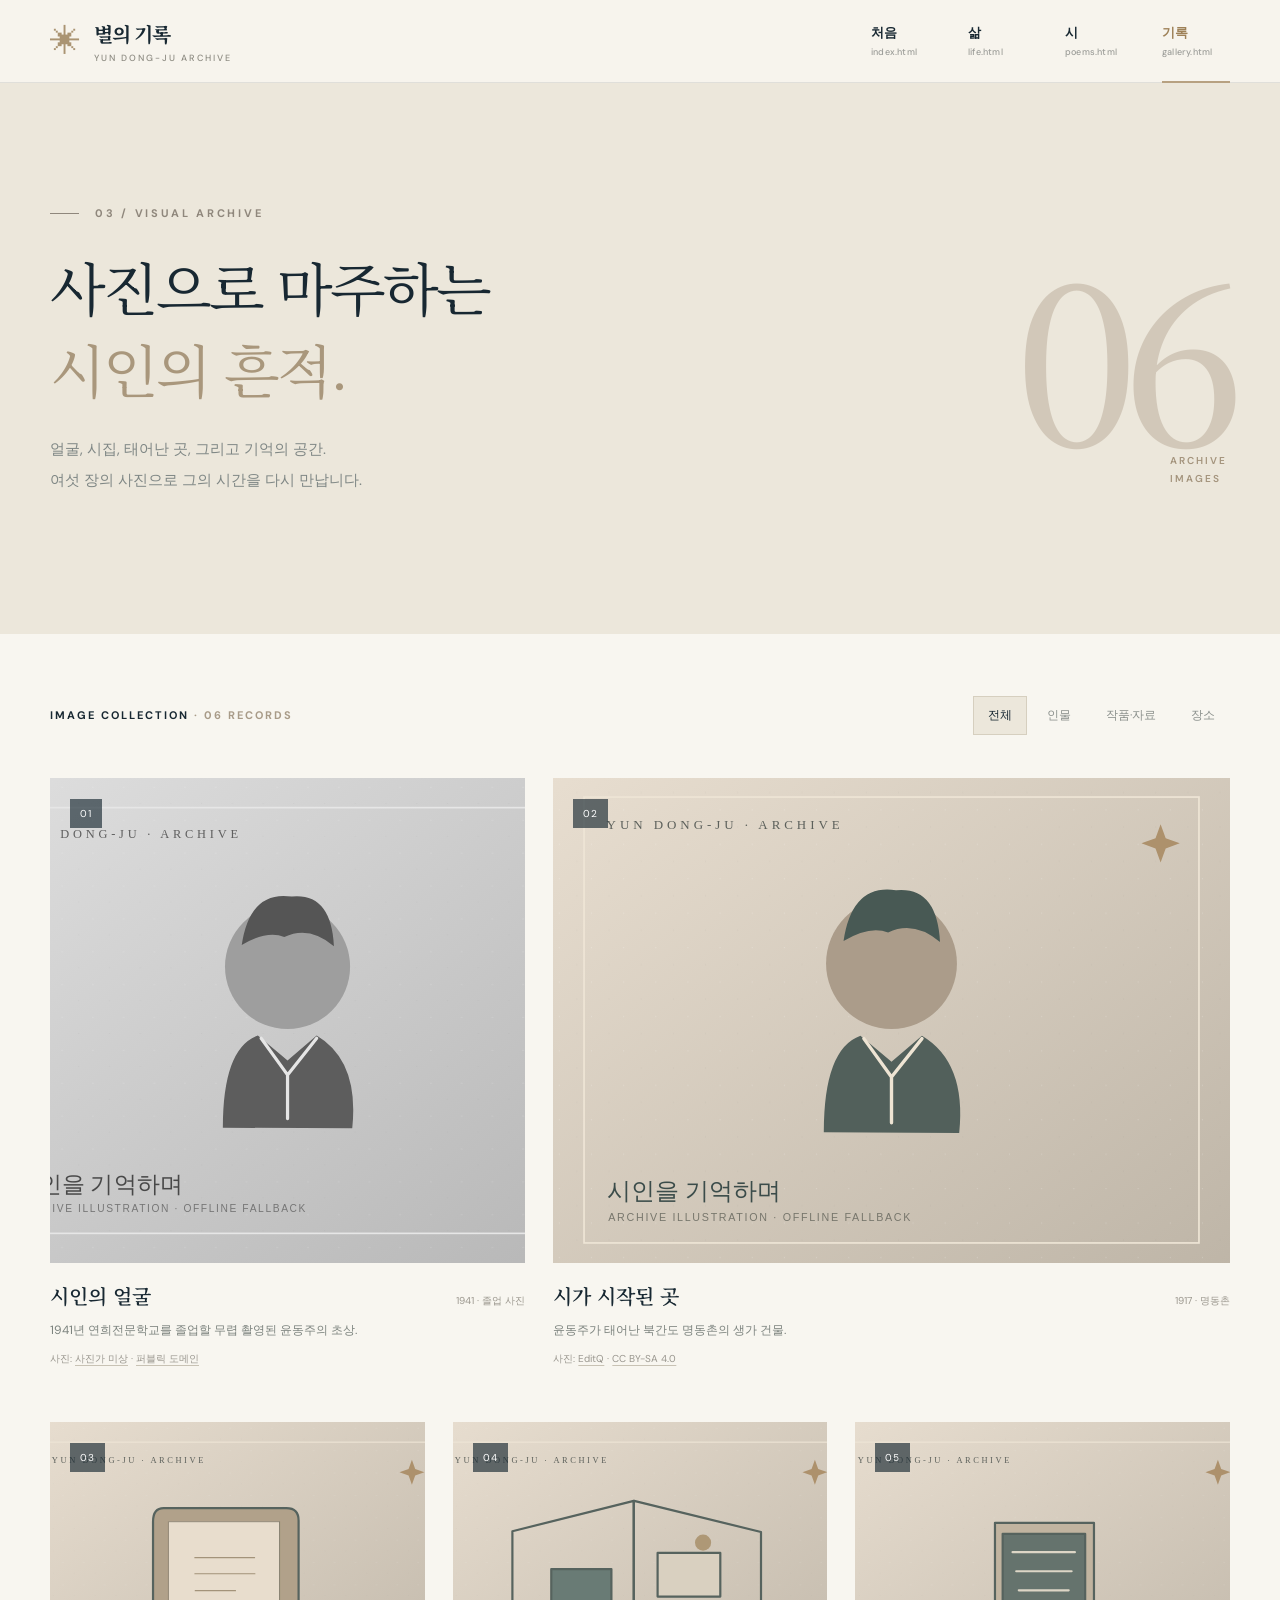
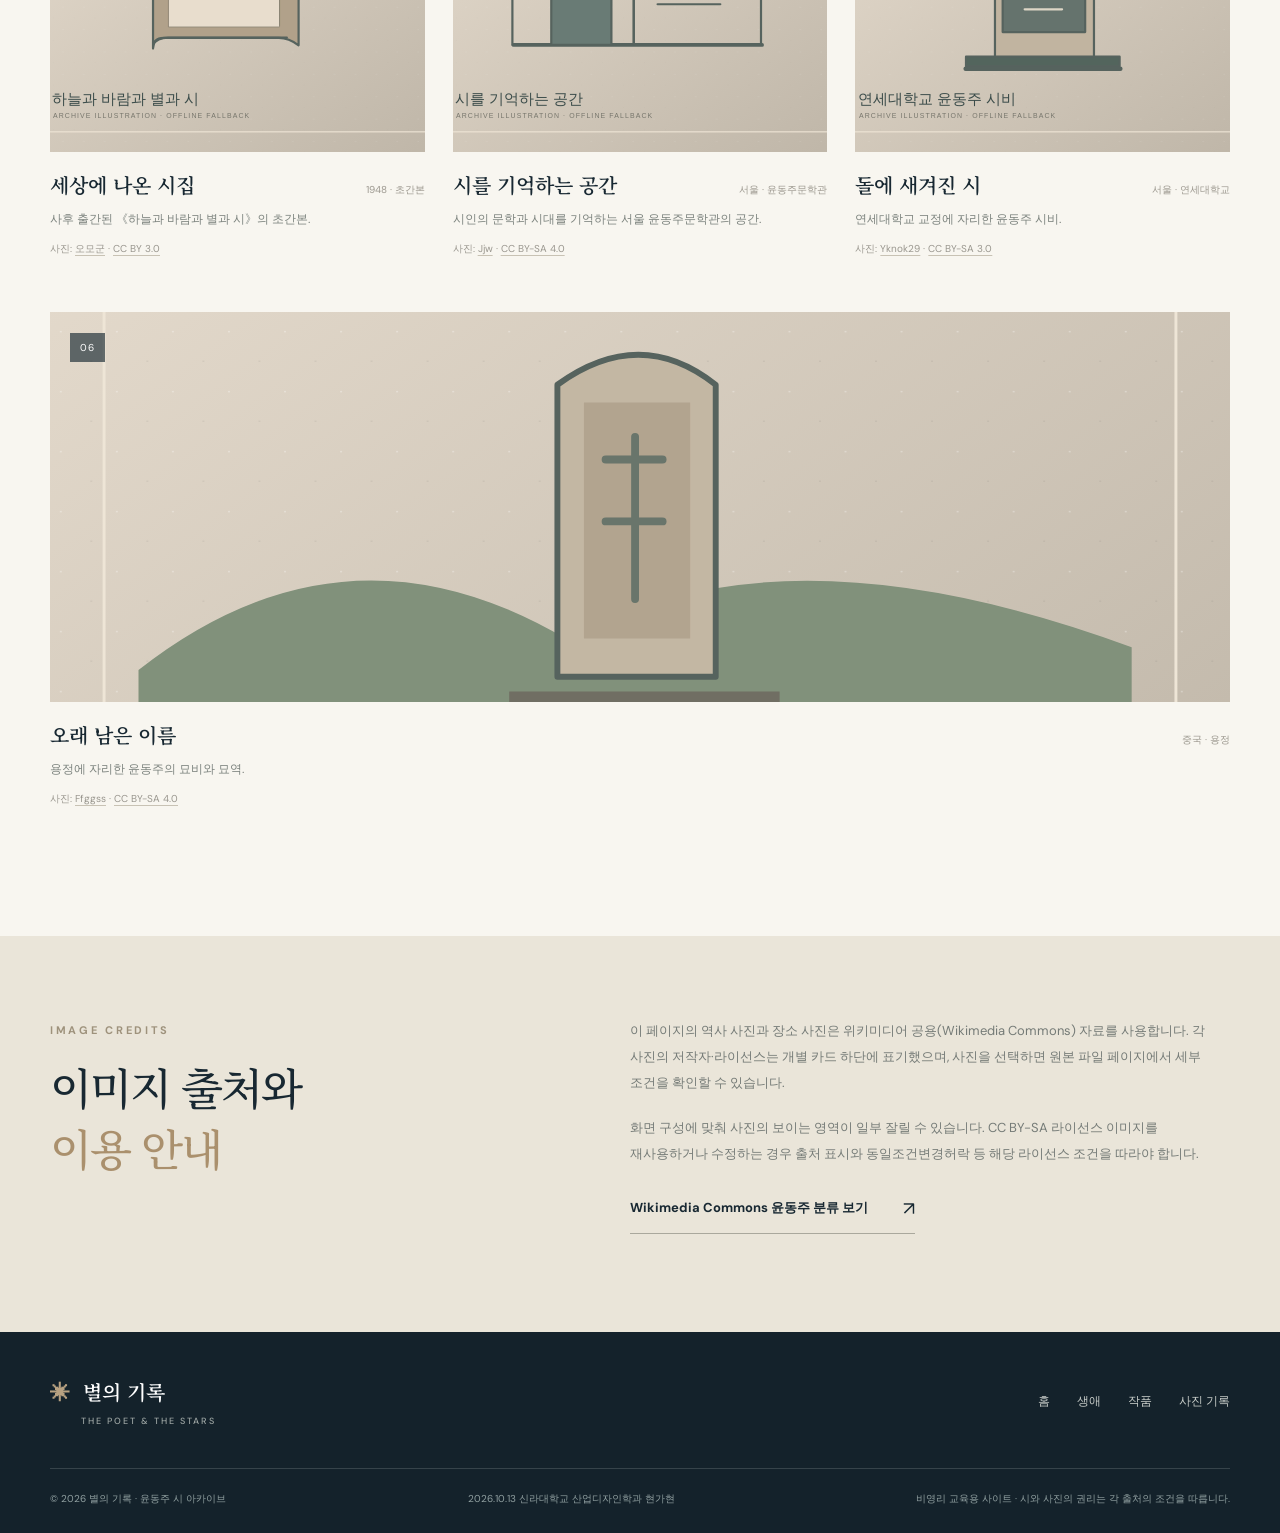
==== gallery.html @ 15b15f1a "Add files via upload" ====
<!DOCTYPE html>
<html lang="ko">
<head>
 <meta charset="UTF-8">
 <meta name="viewport" content="width=device-width,initial-scale=1">
 <meta name="description" content="윤동주의 인물 사진, 생가, 유고 시집, 문학관, 시비, 묘역 사진 여섯 점을 정리했습니다.">
 <meta name="theme-color" content="#17242e">
 <title>사진 기록 | 별의 기록 — 윤동주</title>
 <link rel="icon" type="image/svg+xml" href="assets/favicon.svg">
 <link rel="preconnect" href="https://fonts.googleapis.com"><link rel="preconnect" href="https://fonts.gstatic.com" crossorigin>
 <link href="https://fonts.googleapis.com/css2?family=DM+Sans:wght@400;500;600;700&family=Noto+Serif+KR:wght@300;400;500;600;700&family=Nanum+Myeongjo:wght@400;700;800&display=swap" rel="stylesheet">
 <link rel="stylesheet" href="assets/style.css">
</head>
<body>
<a class="skip-link" href="#main">본문으로 바로가기</a>
<div class="reading-progress" aria-hidden="true" id="reading-progress"></div>
<header class="site-header" id="site-header">
 <div class="header-inner wrap">
   <a class="brand" href="index.html" aria-label="별의 기록 홈으로"><span class="brand-star" aria-hidden="true">✳</span><span class="brand-text">별의 기록<small>YUN DONG-JU ARCHIVE</small></span></a>
   <button class="nav-toggle" type="button" aria-label="메뉴 열기" aria-expanded="false" aria-controls="main-navigation"><span></span><span></span><span></span></button>
   <nav class="main-nav" id="main-navigation" aria-label="상단 메뉴"><a href="index.html" class="nav-link " ><span>처음</span><small>index.html</small></a>
<a href="life.html" class="nav-link " ><span>삶</span><small>life.html</small></a>
<a href="poems.html" class="nav-link " ><span>시</span><small>poems.html</small></a>
<a href="gallery.html" class="nav-link is-active" aria-current="page"><span>기록</span><small>gallery.html</small></a></nav>
 </div>
</header>
<main id="main">
<section class="page-hero warm gallery-page-hero"><div class="wrap page-hero-grid"><div data-reveal><p class="eyebrow"><span class="eyebrow-line"></span> 03 / VISUAL ARCHIVE</p><h1>사진으로 마주하는<br><em>시인의 흔적.</em></h1><p class="page-summary">얼굴, 시집, 태어난 곳, 그리고 기억의 공간.<br>여섯 장의 사진으로 그의 시간을 다시 만납니다.</p></div><span class="gallery-hero-count" aria-hidden="true">06<span>ARCHIVE<br>IMAGES</span></span></div></section>
<section class="section gallery-section"><div class="wrap"><div class="gallery-tools"><p>IMAGE COLLECTION <span>· 06 RECORDS</span></p><div class="gallery-filters" role="group" aria-label="사진 분류"><button class="filter-button is-selected" data-filter="all" aria-pressed="true">전체</button><button class="filter-button" data-filter="people" aria-pressed="false">인물</button><button class="filter-button" data-filter="objects" aria-pressed="false">작품·자료</button><button class="filter-button" data-filter="places" aria-pressed="false">장소</button></div></div><div class="gallery-grid"><figure class="gallery-item gallery-portrait" data-category="people" data-reveal>
<a class="gallery-image" href="https://commons.wikimedia.org/wiki/File:Yun_Dong-ju.jpg" target="_blank" rel="noopener noreferrer" aria-label="시인의 얼굴 사진 원본과 상세 정보 보기 (새 창)"><img data-fallback="assets/fallback-portrait.svg" src="https://upload.wikimedia.org/wikipedia/commons/4/4f/Yun_Dong-ju.jpg" loading="lazy" alt="1941년 연희전문학교를 졸업할 무렵 촬영된 윤동주의 초상."><span class="gallery-view">사진 정보 보기 ↗</span><span class="gallery-image-number">01</span></a>
<figcaption><div class="gallery-title-row"><h2>시인의 얼굴</h2><span>1941 · 졸업 사진</span></div><p>1941년 연희전문학교를 졸업할 무렵 촬영된 윤동주의 초상.</p><div class="gallery-credit">사진: <a href="https://commons.wikimedia.org/wiki/File:Yun_Dong-ju.jpg" target="_blank" rel="noopener noreferrer">사진가 미상</a> · <a href="https://creativecommons.org/publicdomain/mark/1.0/" target="_blank" rel="noopener noreferrer">퍼블릭 도메인</a></div></figcaption>
</figure><figure class="gallery-item gallery-birth" data-category="places" data-reveal>
<a class="gallery-image" href="https://commons.wikimedia.org/wiki/File:Birth_Place_of_Yun_Dong-ju.jpg" target="_blank" rel="noopener noreferrer" aria-label="시가 시작된 곳 사진 원본과 상세 정보 보기 (새 창)"><img data-fallback="assets/fallback-portrait.svg" src="https://upload.wikimedia.org/wikipedia/commons/0/0b/Birth_Place_of_Yun_Dong-ju.jpg" loading="lazy" alt="윤동주가 태어난 북간도 명동촌의 생가 건물."><span class="gallery-view">사진 정보 보기 ↗</span><span class="gallery-image-number">02</span></a>
<figcaption><div class="gallery-title-row"><h2>시가 시작된 곳</h2><span>1917 · 명동촌</span></div><p>윤동주가 태어난 북간도 명동촌의 생가 건물.</p><div class="gallery-credit">사진: <a href="https://commons.wikimedia.org/wiki/File:Birth_Place_of_Yun_Dong-ju.jpg" target="_blank" rel="noopener noreferrer">EditQ</a> · <a href="https://creativecommons.org/licenses/by-sa/4.0/" target="_blank" rel="noopener noreferrer">CC BY-SA 4.0</a></div></figcaption>
</figure><figure class="gallery-item gallery-book" data-category="objects" data-reveal>
<a class="gallery-image" href="https://commons.wikimedia.org/wiki/File:Sky,_Wind,_Star_and_Poem.jpg" target="_blank" rel="noopener noreferrer" aria-label="세상에 나온 시집 사진 원본과 상세 정보 보기 (새 창)"><img data-fallback="assets/fallback-book.svg" src="https://upload.wikimedia.org/wikipedia/commons/3/3f/Sky%2C_Wind%2C_Star_and_Poem.jpg" loading="lazy" alt="사후 출간된 《하늘과 바람과 별과 시》의 초간본."><span class="gallery-view">사진 정보 보기 ↗</span><span class="gallery-image-number">03</span></a>
<figcaption><div class="gallery-title-row"><h2>세상에 나온 시집</h2><span>1948 · 초간본</span></div><p>사후 출간된 《하늘과 바람과 별과 시》의 초간본.</p><div class="gallery-credit">사진: <a href="https://commons.wikimedia.org/wiki/File:Sky,_Wind,_Star_and_Poem.jpg" target="_blank" rel="noopener noreferrer">오모군</a> · <a href="https://creativecommons.org/licenses/by/3.0/" target="_blank" rel="noopener noreferrer">CC BY 3.0</a></div></figcaption>
</figure><figure class="gallery-item gallery-museum" data-category="places" data-reveal>
<a class="gallery-image" href="https://commons.wikimedia.org/wiki/File:%EC%9C%A4%EB%8F%99%EC%A3%BC_%EB%AC%B8%ED%95%99%EA%B4%80_180707_02.jpg" target="_blank" rel="noopener noreferrer" aria-label="시를 기억하는 공간 사진 원본과 상세 정보 보기 (새 창)"><img data-fallback="assets/fallback-museum.svg" src="https://upload.wikimedia.org/wikipedia/commons/3/35/%EC%9C%A4%EB%8F%99%EC%A3%BC_%EB%AC%B8%ED%95%99%EA%B4%80_180707_02.jpg" loading="lazy" alt="시인의 문학과 시대를 기억하는 서울 윤동주문학관의 공간."><span class="gallery-view">사진 정보 보기 ↗</span><span class="gallery-image-number">04</span></a>
<figcaption><div class="gallery-title-row"><h2>시를 기억하는 공간</h2><span>서울 · 윤동주문학관</span></div><p>시인의 문학과 시대를 기억하는 서울 윤동주문학관의 공간.</p><div class="gallery-credit">사진: <a href="https://commons.wikimedia.org/wiki/File:%EC%9C%A4%EB%8F%99%EC%A3%BC_%EB%AC%B8%ED%95%99%EA%B4%80_180707_02.jpg" target="_blank" rel="noopener noreferrer">Jjw</a> · <a href="https://creativecommons.org/licenses/by-sa/4.0/" target="_blank" rel="noopener noreferrer">CC BY-SA 4.0</a></div></figcaption>
</figure><figure class="gallery-item gallery-stone" data-category="places" data-reveal>
<a class="gallery-image" href="https://commons.wikimedia.org/wiki/File:Yun_Dongju_Poem_Yonsei_University.JPG" target="_blank" rel="noopener noreferrer" aria-label="돌에 새겨진 시 사진 원본과 상세 정보 보기 (새 창)"><img data-fallback="assets/fallback-monument.svg" src="https://upload.wikimedia.org/wikipedia/commons/1/1d/Yun_Dongju_Poem_Yonsei_University.JPG" loading="lazy" alt="연세대학교 교정에 자리한 윤동주 시비."><span class="gallery-view">사진 정보 보기 ↗</span><span class="gallery-image-number">05</span></a>
<figcaption><div class="gallery-title-row"><h2>돌에 새겨진 시</h2><span>서울 · 연세대학교</span></div><p>연세대학교 교정에 자리한 윤동주 시비.</p><div class="gallery-credit">사진: <a href="https://commons.wikimedia.org/wiki/File:Yun_Dongju_Poem_Yonsei_University.JPG" target="_blank" rel="noopener noreferrer">Yknok29</a> · <a href="https://creativecommons.org/licenses/by-sa/3.0/" target="_blank" rel="noopener noreferrer">CC BY-SA 3.0</a></div></figcaption>
</figure><figure class="gallery-item gallery-grave" data-category="places" data-reveal>
<a class="gallery-image" href="https://commons.wikimedia.org/wiki/File:The_tomb_of_Yoon_Dong_ju.jpg" target="_blank" rel="noopener noreferrer" aria-label="오래 남은 이름 사진 원본과 상세 정보 보기 (새 창)"><img data-fallback="assets/fallback-grave.svg" src="https://upload.wikimedia.org/wikipedia/commons/1/19/The_tomb_of_Yoon_Dong_ju.jpg" loading="lazy" alt="용정에 자리한 윤동주의 묘비와 묘역."><span class="gallery-view">사진 정보 보기 ↗</span><span class="gallery-image-number">06</span></a>
<figcaption><div class="gallery-title-row"><h2>오래 남은 이름</h2><span>중국 · 용정</span></div><p>용정에 자리한 윤동주의 묘비와 묘역.</p><div class="gallery-credit">사진: <a href="https://commons.wikimedia.org/wiki/File:The_tomb_of_Yoon_Dong_ju.jpg" target="_blank" rel="noopener noreferrer">Ffggss</a> · <a href="https://creativecommons.org/licenses/by-sa/4.0/" target="_blank" rel="noopener noreferrer">CC BY-SA 4.0</a></div></figcaption>
</figure></div></div></section><section class="credits-section" id="credits"><div class="wrap credits-grid"><div><span class="section-index">IMAGE CREDITS</span><h2>이미지 출처와<br><em>이용 안내</em></h2></div><div><p>이 페이지의 역사 사진과 장소 사진은 위키미디어 공용(Wikimedia Commons) 자료를 사용합니다. 각 사진의 저작자·라이선스는 개별 카드 하단에 표기했으며, 사진을 선택하면 원본 파일 페이지에서 세부 조건을 확인할 수 있습니다.</p><p>화면 구성에 맞춰 사진의 보이는 영역이 일부 잘릴 수 있습니다. CC BY-SA 라이선스 이미지를 재사용하거나 수정하는 경우 출처 표시와 동일조건변경허락 등 해당 라이선스 조건을 따라야 합니다.</p><a class="arrow-link" href="https://commons.wikimedia.org/wiki/Category:Yun_Dong-ju" target="_blank" rel="noopener noreferrer">Wikimedia Commons 윤동주 분류 보기 <span>↗</span></a></div></div></section>
</main>
<footer class="site-footer">
  <div class="wrap footer-top"><div class="footer-title"><span class="footer-star">✳</span> 별의 기록 <small>THE POET & THE STARS</small></div><div class="footer-nav"><a href="index.html">홈</a><a href="life.html">생애</a><a href="poems.html">작품</a><a href="gallery.html">사진 기록</a></div></div>
  <div class="wrap footer-bottom"><span>© 2026 별의 기록 · 윤동주 시 아카이브</span><span>2026.10.13 신라대학교 산업디자인학과 현가현</span><span>비영리 교육용 사이트 · 시와 사진의 권리는 각 출처의 조건을 따릅니다.</span></div>
</footer>
<script src="assets/main.js" defer></script>
</body></html>
---- assets/style.css ----
/* 별의 기록 — A four-page editorial website about Yun Dong-ju */
:root{--ink:#182832;--deep:#17242e;--deep2:#233644;--paper:#f7f4ed;--cream:#ece7db;--white:#fffdf9;--muted:#758080;--line:#d9d7cc;--gold:#b7a181;--pale-gold:#d7c8ab;--sans:"DM Sans","Apple SD Gothic Neo","Malgun Gothic",sans-serif;--serif:"Noto Serif KR","Nanum Myeongjo","AppleMyungjo",serif;--content:1180px}
*{box-sizing:border-box}html{scroll-behavior:smooth;scroll-padding-top:112px}body{margin:0;background:var(--paper);color:var(--ink);font-family:var(--sans);-webkit-font-smoothing:antialiased;word-break:keep-all}a{text-decoration:none;color:inherit}button{font:inherit}img{display:block;width:100%}::selection{background:#d3c2a3;color:var(--deep)}.wrap{width:min(var(--content),calc(100% - 80px));margin:0 auto}.skip-link{position:absolute;top:-99px;left:16px;background:var(--paper);padding:12px 16px;z-index:10000}.skip-link:focus{top:12px}:focus-visible{outline:2px solid #9f855b;outline-offset:4px}.reading-progress{height:2px;position:fixed;top:0;left:0;width:0;background:var(--gold);z-index:200}.site-header{position:sticky;top:0;z-index:100;background:rgba(247,244,237,.97);backdrop-filter:blur(18px);border-bottom:1px solid rgba(24,40,50,.1)}.header-inner{height:82px;display:flex;align-items:center;justify-content:space-between;gap:28px}.brand{display:flex;align-items:center;gap:13px;flex-shrink:0}.brand-star{font-size:31px;color:#aa9473;line-height:1}.brand-text{font-family:var(--serif);font-weight:700;font-size:20px;letter-spacing:-1.2px}.brand-text small{display:block;color:#8e8c83;font:500 9px var(--sans);letter-spacing:2px;margin-top:4px}.main-nav{display:flex;align-items:center;gap:29px;height:100%}.nav-link{height:100%;display:flex;position:relative;flex-direction:column;justify-content:center;min-width:68px;align-items:flex-start;gap:4px;font-weight:600;font-size:13px;transition:color .2s}.nav-link small{font-size:9px;color:#9c9d99;font-weight:500;letter-spacing:.2px}.nav-link:after{content:"";position:absolute;bottom:-1px;left:0;right:0;height:2px;background:transparent}.nav-link:hover,.nav-link.is-active{color:#9e8158}.nav-link.is-active:after{background:var(--gold)}.nav-toggle{display:none}.eyebrow,.section-index{font-size:11px;font-weight:700;letter-spacing:2.7px}.eyebrow{display:flex;gap:16px;align-items:center;color:#8f877c}.eyebrow-line{width:29px;height:1px;background:currentColor;display:inline-block}.eyebrow.light{color:#ccbfa9}.eyebrow-num{font-weight:400;color:#a7a89f;margin-left:6px}.section-index{color:#9e927c}.section{padding:128px 0}.section-kicker{display:flex;align-items:start;justify-content:space-between;color:var(--gold)}.tiny-star{font-size:30px;font-weight:300}.section-header{display:flex;justify-content:space-between;align-items:end;gap:20px;margin-bottom:47px}.section-header h2,.memory-section h2,.credits-section h2{font:500 clamp(29px,3.4vw,47px)/1.4 var(--serif);letter-spacing:-2px;margin:17px 0 0}.section-header h2 em,.memory-section h2 em,.credits-section h2 em{font-style:normal;color:#aa906d}.section-header>p{color:#85847d;line-height:1.95;font-size:13px;max-width:330px}.arrow-link{display:inline-flex;gap:35px;align-items:center;border-bottom:1px solid #aaa89d;padding:0 0 12px;font-size:13px;font-weight:700;transition:gap .2s}.arrow-link:hover{gap:48px}.arrow-link span,.text-link span{font-size:19px;font-weight:400}.button{display:inline-flex;align-items:center;justify-content:space-between;gap:30px;padding:16px 21px;min-width:180px;font-weight:700;font-size:13px;transition:transform .2s,background .2s}.button:hover{transform:translateY(-3px)}.button-light{background:#f2eee4;color:var(--deep)}.text-link{display:inline-flex;align-items:center;gap:16px;font-size:13px;font-weight:700}.light-link{color:#e5e0d5}.body-copy{line-height:2.1;color:#727977;font-size:15px}.page-hero{position:relative;overflow:hidden}.page-hero.warm{background:var(--cream);color:var(--ink)}.page-hero.dark{background:var(--deep);color:#f8f4ea}.page-hero .wrap{position:relative;z-index:2;padding:112px 0 122px}.page-hero h1{font:400 clamp(36px,4.5vw,67px)/1.42 var(--serif);letter-spacing:-3px;margin:26px 0 24px}.page-hero h1 em{font-style:normal;color:#a9977c}.page-hero.dark h1 em{color:#d1b998}.page-summary{font-size:15px;line-height:2.1;color:#7f8785}.page-hero.dark .page-summary{color:#bdc1bf}.page-hero-grid{display:flex;justify-content:space-between;align-items:center;gap:40px}.page-hero-emblem{font:300 24px var(--serif);white-space:nowrap;color:#ae9e8a;border:1px solid #cec7b8;border-radius:50%;width:288px;height:288px;display:flex;align-items:center;justify-content:center;gap:14px;transform:rotate(-19deg)}.page-hero-emblem span{font-size:17px}.site-footer{background:#14222b;color:#fff}.footer-top{display:flex;align-items:center;justify-content:space-between;padding:45px 0 41px;border-bottom:1px solid #36434a}.footer-title{font:600 20px var(--serif)}.footer-star{font-size:20px;color:var(--gold);margin-right:7px}.footer-title small{display:block;margin-top:9px;margin-left:31px;font:500 9px var(--sans);color:#9da5a3;letter-spacing:2px}.footer-nav{display:flex;gap:27px;font-size:12px;color:#c8cdc9}.footer-nav a:hover{color:#fff}.footer-bottom{padding:21px 0 26px;display:flex;justify-content:space-between;gap:20px;flex-wrap:wrap;color:#91a0a1;font-size:10px;line-height:1.7}.sources-bar{background:#eeebe2;border-top:1px solid var(--line);padding:25px 0}.sources-bar .wrap{display:flex;align-items:baseline;gap:40px}.sources-bar strong{font-size:12px;white-space:nowrap}.sources-bar p{margin:0;font-size:12px;color:#727672;line-height:1.85}.sources-bar a{text-decoration:underline;text-underline-offset:3px}
/* Home */
.home-hero{background:var(--deep);color:#f9f5e9;position:relative;overflow:hidden;min-height:665px}.hero-stars,.poem-hero-stars{position:absolute;inset:0;pointer-events:none;opacity:.55;background-image:radial-gradient(circle at 6% 18%,#d8caa4 1px,transparent 1.7px),radial-gradient(circle at 19% 65%,#fff9df 1px,transparent 2px),radial-gradient(circle at 71% 13%,#d8caa4 1.5px,transparent 2px),radial-gradient(circle at 83% 76%,#d8caa4 1px,transparent 1.7px),radial-gradient(circle at 45% 33%,#f4e6b8 1px,transparent 1.8px),radial-gradient(circle at 91% 35%,#f4e6b8 1px,transparent 2px),radial-gradient(circle at 34% 91%,#f4e6b8 1px,transparent 2px),linear-gradient(142deg,#1e3040 0%,#16232c 80%)}.hero-grid{display:grid;grid-template-columns:1.15fr .85fr;gap:55px;align-items:center;padding-top:72px;padding-bottom:58px;position:relative;z-index:2}.hero-prelude{margin:45px 0 18px;font-size:15px;letter-spacing:.6px;color:#c1c7c3}.home-hero h1{font:400 clamp(68px,7.3vw,105px)/1.24 var(--serif);letter-spacing:-8px;margin:0}.home-hero h1 em{font-style:normal;color:#d9c7a5}.title-dot{color:var(--gold)}.hero-description{margin:26px 0 32px;font-size:13px;line-height:2.15;color:#aeb9b9}.hero-actions{display:flex;align-items:center;gap:30px;flex-wrap:wrap}.hero-visual{position:relative;max-width:420px;width:100%;margin:0 auto;align-self:center;padding:35px 32px 22px}.hero-photo-frame{position:relative;overflow:hidden;height:463px;background:#ac9e8a;filter:sepia(.23) contrast(.94)}.hero-photo-frame>img{height:100%;object-fit:cover;object-position:center 28%;filter:grayscale(1)}.hero-photo-frame:after{content:"";position:absolute;inset:0;background:linear-gradient(0deg,rgba(15,27,31,.17),transparent 40%)}.photo-side-note{position:absolute;right:15px;bottom:15px;color:#f9f7ec;font-size:10px;letter-spacing:2px;writing-mode:vertical-rl;z-index:2}.photo-caption{display:flex;justify-content:space-between;margin-top:14px;color:#b6c0c0;font-size:10px;letter-spacing:1px}.orbit{position:absolute;border:1px solid #6b7371;border-radius:50%;pointer-events:none}.orbit-one{width:calc(100% + 35px);aspect-ratio:1;left:-16px;top:3px;opacity:.55}.orbit-two{width:calc(100% + 74px);aspect-ratio:1;left:-35px;top:-18px;opacity:.16}.star-mark{position:absolute;color:#d7c39f;font-size:23px}.mark-a{top:3%;right:-13%}.mark-b{bottom:20%;left:-12%;font-size:16px}.hero-bottom{position:relative;z-index:2;padding:10px 0 22px;display:flex;align-items:center;gap:30px;color:#798a8d;font-size:10px;letter-spacing:2px}.hero-bottom-line{height:1px;background:#4a5c63;flex:1}.intro-section{background:#f8f6f0}.intro-grid{display:grid;grid-template-columns:1fr 2fr;gap:60px}.serif-lead{font:400 clamp(27px,3.3vw,44px)/1.9 var(--serif);letter-spacing:-1.4px;margin:0 0 28px}.intro-grid .body-copy{max-width:660px;margin:0 0 30px}.discover-section{background:#efebe1}.discover-grid{display:grid;grid-template-columns:repeat(3,minmax(0,1fr));gap:24px}.discover-card .card-image{height:277px;overflow:hidden;background:#d0c7b8;position:relative}.discover-card img{height:100%;object-fit:cover;transition:transform .65s}.discover-card:hover img{transform:scale(1.065)}.discover-card:first-child img{object-position:center 35%}.discover-card:last-child img{object-position:center center}.discover-meta{display:flex;justify-content:space-between;font-size:10px;letter-spacing:2px;margin:20px 0 11px;color:#988d7c}.discover-meta>span:last-child{font-size:18px}.discover-card h3{font:600 21px var(--serif);margin:0 0 8px}.discover-card>p{font-size:12px;line-height:1.8;color:#82837e;margin:0}.card-image-poetry{background:#223746!important;padding:29px;color:#efe3ca;display:flex;flex-direction:column;justify-content:center}.poem-image-small{position:absolute;top:24px;left:28px;font:500 10px var(--serif);letter-spacing:1px;color:#9faeaf}.card-image-poetry strong{font:400 29px/1.8 var(--serif);z-index:1}.poem-image-star{position:absolute;font-size:145px;line-height:1;right:-17px;bottom:-27px;color:#405968;font-weight:300}.quote-band{background:#243642;color:#f6efe1;padding:58px 0}.quote-band .wrap{display:flex;gap:27px;align-items:center}.quote-spark{font-size:28px;color:#c5af87}.quote-band p{font:400 25px var(--serif);flex:1;margin:0}.quote-band a{font-size:12px;color:#d6cec0;border-bottom:1px solid #7e8c8c;padding:8px 0;white-space:nowrap}.quote-band a span{margin-left:12px}
/* Life */
.biography-section{background:var(--paper)}.bio-grid{display:grid;grid-template-columns:.8fr 1.2fr;gap:100px;align-items:center}.bio-photo{background:#a4a19b;position:relative}.bio-photo>img{aspect-ratio:.75;object-fit:cover;object-position:center 22%;filter:grayscale(1) contrast(1.06)}.bio-photo>span{position:absolute;bottom:18px;left:20px;font-size:10px;color:#f5f3ea;letter-spacing:2px}.bio-content h2{font:600 51px var(--serif);margin:18px 0 4px}.bio-content h2 small{font-size:23px;color:#9e927e;font-weight:400}.bio-years{font-size:12px!important;letter-spacing:1.8px;color:#9a8e7d!important;margin-bottom:28px!important}.bio-content>p:not(.bio-years){font-size:14px;line-height:2.25;color:#66716f;margin:0 0 19px}.bio-facts{display:grid;grid-template-columns:repeat(3,1fr);gap:17px;margin-top:35px;border-top:1px solid var(--line);padding-top:24px}.bio-facts small{display:block;font-size:10px;letter-spacing:1px;color:#a59a8b;margin-bottom:9px}.bio-facts strong{font-size:12px;line-height:1.65}.bio-facts strong span{font-weight:400;color:#868681}.timeline-section{background:#ede9df}.section-header.narrow{margin-bottom:55px}.timeline{max-width:960px;margin:0 auto}.timeline-item{display:grid;grid-template-columns:180px 1fr;gap:45px;position:relative;padding-bottom:36px}.timeline-item:before{content:"";width:1px;background:#c9c2b5;position:absolute;top:18px;bottom:-7px;left:193px}.timeline-item:last-child:before{display:none}.timeline-year{font:500 46px var(--serif);color:#b9a98d;letter-spacing:-1px}.timeline-entry{position:relative;background:#f8f6f0;padding:29px 36px;border:1px solid #e4dfd4}.timeline-entry:before{content:"";width:9px;height:9px;border:1px solid #b19b7a;background:var(--paper);border-radius:50%;position:absolute;left:-37px;top:23px}.timeline-entry>span{font-size:11px;font-weight:700;letter-spacing:.4px;color:#b29b78}.timeline-entry h3{font:600 20px var(--serif);margin:12px 0}.timeline-entry p{font-size:13px;color:#777f7b;line-height:2;margin:0}.memory-section{background:#f8f6f0}.memory-grid{display:grid;grid-template-columns:1fr 1fr;gap:90px;align-items:center}.memory-section .body-copy{max-width:480px;margin:25px 0}.memory-image{height:445px;overflow:hidden}.memory-image img{height:100%;object-fit:cover;object-position:center 56%}
/* Poems */
.poem-page-hero .wrap{padding:106px 0 111px}.poem-hero-stars{background-image:radial-gradient(circle at 75% 32%,#e2cb9f 1px,transparent 2px),radial-gradient(circle at 87% 56%,#fff 2px,transparent 3px),radial-gradient(circle at 60% 67%,#d4c6a2 1px,transparent 1.6px),radial-gradient(circle at 42% 28%,#d4c6a2 1px,transparent 1.6px);background-size:auto;opacity:.5}.poem-anchor-bar{background:#ede9df;border-bottom:1px solid #d8d2c8;position:sticky;top:82px;z-index:70}.poem-anchor-bar .wrap{display:flex;gap:12px;align-items:center;justify-content:space-between;min-height:72px}.poem-anchor-bar .wrap>span{font-size:10px;letter-spacing:1.4px;color:#a2917c;margin-right:auto}.poem-anchor-bar a{font-size:12px;padding:10px 13px;white-space:nowrap;transition:background .2s}.poem-anchor-bar a:hover{background:#dcd4c4}.poem-anchor-bar a small{font-size:9px;color:#ac9680;margin-right:7px}.poem-panel{scroll-margin-top:154px;background:#f8f6f0;padding:105px 0 112px}.poem-panel-alt{background:#efebe1}.poem-panel-grid{display:grid;grid-template-columns:.73fr 1.27fr;align-items:start;gap:74px}.poem-side{position:sticky;top:190px}.poem-no{font-size:90px;font-family:var(--serif);color:#c4b79e;display:block;font-weight:300;line-height:1.1;letter-spacing:-7px;margin-bottom:26px}.poem-no span{font:400 15px var(--sans);letter-spacing:0;color:#acaaa3;margin-left:14px}.poem-side h2{font:600 43px var(--serif);margin:14px 0 6px}.poem-date{color:#a69a88;font-size:12px;letter-spacing:1.3px}.poem-tags{margin-top:24px;display:flex;flex-wrap:wrap}.poem-tags span{font-size:11px;border:1px solid #d4cbbc;border-radius:20px;padding:7px 13px;color:#9e8c74}.poem-commentary{font-size:13px;line-height:2.2;color:#78807b;margin:25px 0 32px;max-width:285px}.source-link{font-size:11px;color:#96846c;border-bottom:1px solid #c3b9a9;padding-bottom:7px}.poem-paper{position:relative;background:var(--white);padding:57px clamp(30px,6vw,85px) 61px;box-shadow:0 18px 60px rgba(43,38,25,.045);border:1px solid #ebe6da;min-height:610px}.paper-head{display:block;font:500 10px var(--sans);color:#c6b9a7;letter-spacing:3px}.poem-paper h3{font:600 26px var(--serif);text-align:center;margin:36px 0 40px}.poem-text{font:400 16px/2.1 var(--serif);color:#283239;white-space:pre-line;overflow-wrap:anywhere;word-break:keep-all;letter-spacing:-.36px}.paper-rule{height:1px;width:47px;margin:42px auto 12px;background:#bbaa90}.paper-date{display:block;text-align:center;font-size:11px;color:#a9a39a}.paper-bottom-star{position:absolute;bottom:33px;right:35px;color:#d4c5a9;font-size:24px}.poem-end{padding:73px 0;background:#253846;color:#f4ecdd;text-align:center}.poem-end .wrap>span{font-size:35px;color:var(--gold)}.poem-end p{font:400 23px var(--serif);margin:15px 0 25px}.poem-end .arrow-link{border-color:#869597;font-size:11px}
/* Gallery */
.gallery-hero-count{font:500 clamp(110px,17vw,220px)/.9 var(--serif);color:#d2c8b9;position:relative;letter-spacing:-16px}.gallery-hero-count span{display:block;font:600 10px/1.8 var(--sans);letter-spacing:2px;color:#a4947d;position:absolute;right:3px;bottom:-37px}.gallery-section{background:#f8f6f0;padding-top:62px}.gallery-tools{display:flex;justify-content:space-between;align-items:center;gap:20px;margin-bottom:43px}.gallery-tools p{font-size:11px;font-weight:700;letter-spacing:2px}.gallery-tools p span{color:#a89b88}.gallery-filters{display:flex;gap:5px;flex-wrap:wrap}.filter-button{border:1px solid transparent;background:transparent;padding:10px 14px;cursor:pointer;font-size:12px;color:#8b908c;transition:background .2s,border-color .2s}.filter-button:hover{border-color:#d4c6b5}.filter-button.is-selected{color:var(--ink);background:#ece7db;border-color:#d6cfbf}.gallery-grid{display:grid;grid-template-columns:repeat(12,1fr);gap:54px 28px}.gallery-item{margin:0;grid-column:span 4}.gallery-portrait{grid-column:span 5}.gallery-birth{grid-column:span 7}.gallery-book{grid-column:span 4}.gallery-museum{grid-column:span 4}.gallery-stone{grid-column:span 4}.gallery-grave{grid-column:span 12}.gallery-image{display:block;position:relative;overflow:hidden;background:#d6d0c6;height:330px}.gallery-portrait .gallery-image,.gallery-birth .gallery-image{height:485px}.gallery-grave .gallery-image{height:390px}.gallery-image img{height:100%;object-fit:cover;transition:transform .7s,filter .5s}.gallery-image:hover img{transform:scale(1.04);filter:brightness(.82)}.gallery-portrait img{object-position:center 29%;filter:grayscale(1)}.gallery-book img{object-position:center}.gallery-museum img{object-position:center 57%}.gallery-stone img{object-position:center center}.gallery-grave img{object-position:center 48%}.gallery-image-number{position:absolute;top:21px;left:20px;background:#182832a6;color:white;padding:8px 10px;font-size:10px;letter-spacing:1px}.gallery-view{position:absolute;right:16px;bottom:16px;background:#faf6eb;color:#35444c;padding:11px 14px;font-size:11px;font-weight:700;transform:translateY(62px);transition:transform .25s}.gallery-image:hover .gallery-view,.gallery-image:focus-visible .gallery-view{transform:translateY(0)}.gallery-title-row{display:flex;justify-content:space-between;align-items:baseline;gap:20px;margin-top:18px}.gallery-title-row h2{font:600 20px var(--serif);margin:0}.gallery-title-row span{font-size:10px;color:#9b978e;white-space:nowrap}.gallery-item figcaption>p{font-size:12px;line-height:1.9;color:#7c837e;margin:9px 0}.gallery-credit{font-size:10px;color:#99968e;line-height:1.8}.gallery-credit a{text-decoration:underline;text-decoration-color:#c8c2b4;text-underline-offset:3px}.gallery-item[hidden]{display:none!important}.credits-section{background:#eae5d9;padding:82px 0 98px}.credits-grid{display:grid;grid-template-columns:1fr 1.2fr;gap:80px}.credits-grid p{margin:0 0 19px;color:#757b77;font-size:13px;line-height:2}.credits-grid .arrow-link{margin-top:10px}
[data-reveal]{opacity:0;transform:translateY(24px);transition:opacity .7s ease,transform .7s ease}[data-reveal].is-visible{opacity:1;transform:translateY(0)}
@media(max-width:1050px){.wrap{width:min(var(--content),calc(100% - 56px))}.hero-grid{gap:20px}.home-hero h1{font-size:73px;letter-spacing:-6px}.bio-grid{gap:54px}.poem-panel-grid{gap:30px}.gallery-title-row{flex-direction:column;gap:4px}}
@media(max-width:760px){.wrap{width:calc(100% - 40px)}.header-inner{height:70px}.site-header{z-index:101}.brand-text{font-size:17px}.brand-text small{font-size:8px}.nav-toggle{display:flex;flex-direction:column;justify-content:center;align-items:center;gap:5px;width:40px;height:40px;border:1px solid #d8d3c9;background:transparent;cursor:pointer}.nav-toggle span{height:1px;width:20px;background:var(--deep)}.main-nav{display:none;position:absolute;top:70px;left:0;right:0;height:auto;background:#f7f4ed;box-shadow:0 20px 30px #152d301a;border-bottom:1px solid #d8d3c9;padding:13px 20px 22px;flex-direction:column;gap:0;align-items:stretch}.main-nav.is-open{display:flex}.nav-link{min-height:56px;border-bottom:1px solid #e5e1d9;padding:8px 4px}.nav-link:after{display:none}.nav-link small{font-size:10px}.section{padding:83px 0}.section-header{display:block;margin-bottom:35px}.section-header h2{font-size:34px}.section-header>p{margin-top:14px}.home-hero{min-height:0}.hero-grid{grid-template-columns:1fr;gap:40px;padding-top:53px;padding-bottom:35px}.hero-prelude{margin-top:28px}.home-hero h1{font-size:clamp(60px,14vw,85px);letter-spacing:-5px}.hero-visual{max-width:340px;margin:0 auto;padding:15px}.hero-photo-frame{height:375px}.orbit-one,.orbit-two{display:none}.mark-a{right:-2%}.hero-bottom{gap:13px;padding:0 0 23px;font-size:8px}.hero-description{line-height:2}.intro-grid{grid-template-columns:1fr;gap:30px}.serif-lead{font-size:27px}.discover-grid{grid-template-columns:1fr;gap:40px}.discover-card .card-image{height:285px}.quote-band .wrap{flex-direction:column;align-items:flex-start;gap:13px}.quote-band p{font-size:21px}.page-hero .wrap{padding:76px 0 85px}.page-hero h1{font-size:clamp(35px,8vw,52px);letter-spacing:-2px}.page-summary{font-size:13px}.page-hero-emblem{display:none}.bio-grid{grid-template-columns:1fr;gap:38px}.bio-photo{max-width:450px}.bio-photo>img{aspect-ratio:.85}.bio-content h2{font-size:41px}.bio-facts{grid-template-columns:1fr 1fr}.timeline-item{grid-template-columns:80px 1fr;gap:20px;padding-bottom:25px}.timeline-year{font-size:26px}.timeline-item:before{left:86px}.timeline-entry:before{left:-19px;width:7px;height:7px}.timeline-entry{padding:20px 19px}.timeline-entry h3{font-size:17px}.timeline-entry p{font-size:12px}.memory-grid{grid-template-columns:1fr;gap:32px}.memory-image{height:360px}.poem-anchor-bar{top:70px}.poem-anchor-bar .wrap{overflow-x:auto;justify-content:flex-start;min-height:58px;gap:0;scrollbar-width:thin}.poem-anchor-bar .wrap>span{display:none}.poem-anchor-bar a{font-size:11px}.poem-panel{scroll-margin-top:132px;padding:68px 0 70px}.poem-panel-grid{grid-template-columns:1fr;gap:25px}.poem-side{position:static}.poem-no{font-size:60px;margin-bottom:8px}.poem-side h2{font-size:32px;margin-top:8px}.poem-commentary{max-width:100%;margin:16px 0}.poem-paper{padding:39px 25px 50px;min-height:0}.poem-paper h3{font-size:24px;margin:28px 0 34px}.poem-text{font-size:14px;line-height:2.1}.gallery-hero-count{display:none}.gallery-tools{display:block}.gallery-tools p{margin-bottom:17px}.gallery-grid{display:grid;grid-template-columns:1fr;gap:37px}.gallery-item,.gallery-portrait,.gallery-birth,.gallery-book,.gallery-museum,.gallery-stone,.gallery-grave{grid-column:span 1}.gallery-image,.gallery-portrait .gallery-image,.gallery-birth .gallery-image,.gallery-grave .gallery-image{height:auto;aspect-ratio:1.22}.gallery-portrait .gallery-image{aspect-ratio:.92}.gallery-museum .gallery-image{aspect-ratio:1.15}.gallery-view{transform:translateY(0)}.gallery-title-row{flex-direction:row}.credits-grid{grid-template-columns:1fr;gap:24px}.sources-bar .wrap{display:block}.sources-bar strong{display:block;margin-bottom:9px}.footer-top{display:block}.footer-nav{margin-top:28px;flex-wrap:wrap;gap:14px 22px}.footer-bottom{display:block}.footer-bottom span{display:block;margin-top:5px}}
@media(max-width:380px){.hero-actions{gap:18px}.home-hero h1{font-size:57px}.hero-prelude{font-size:13px}.photo-side-note{font-size:8px}.poem-text{font-size:13px}.gallery-title-row{display:block}.gallery-title-row span{display:block;margin-top:6px}}
@media(prefers-reduced-motion:reduce){html{scroll-behavior:auto}*,*:before,*:after{animation-duration:.01ms!important;transition-duration:.01ms!important}[data-reveal]{opacity:1;transform:none}}
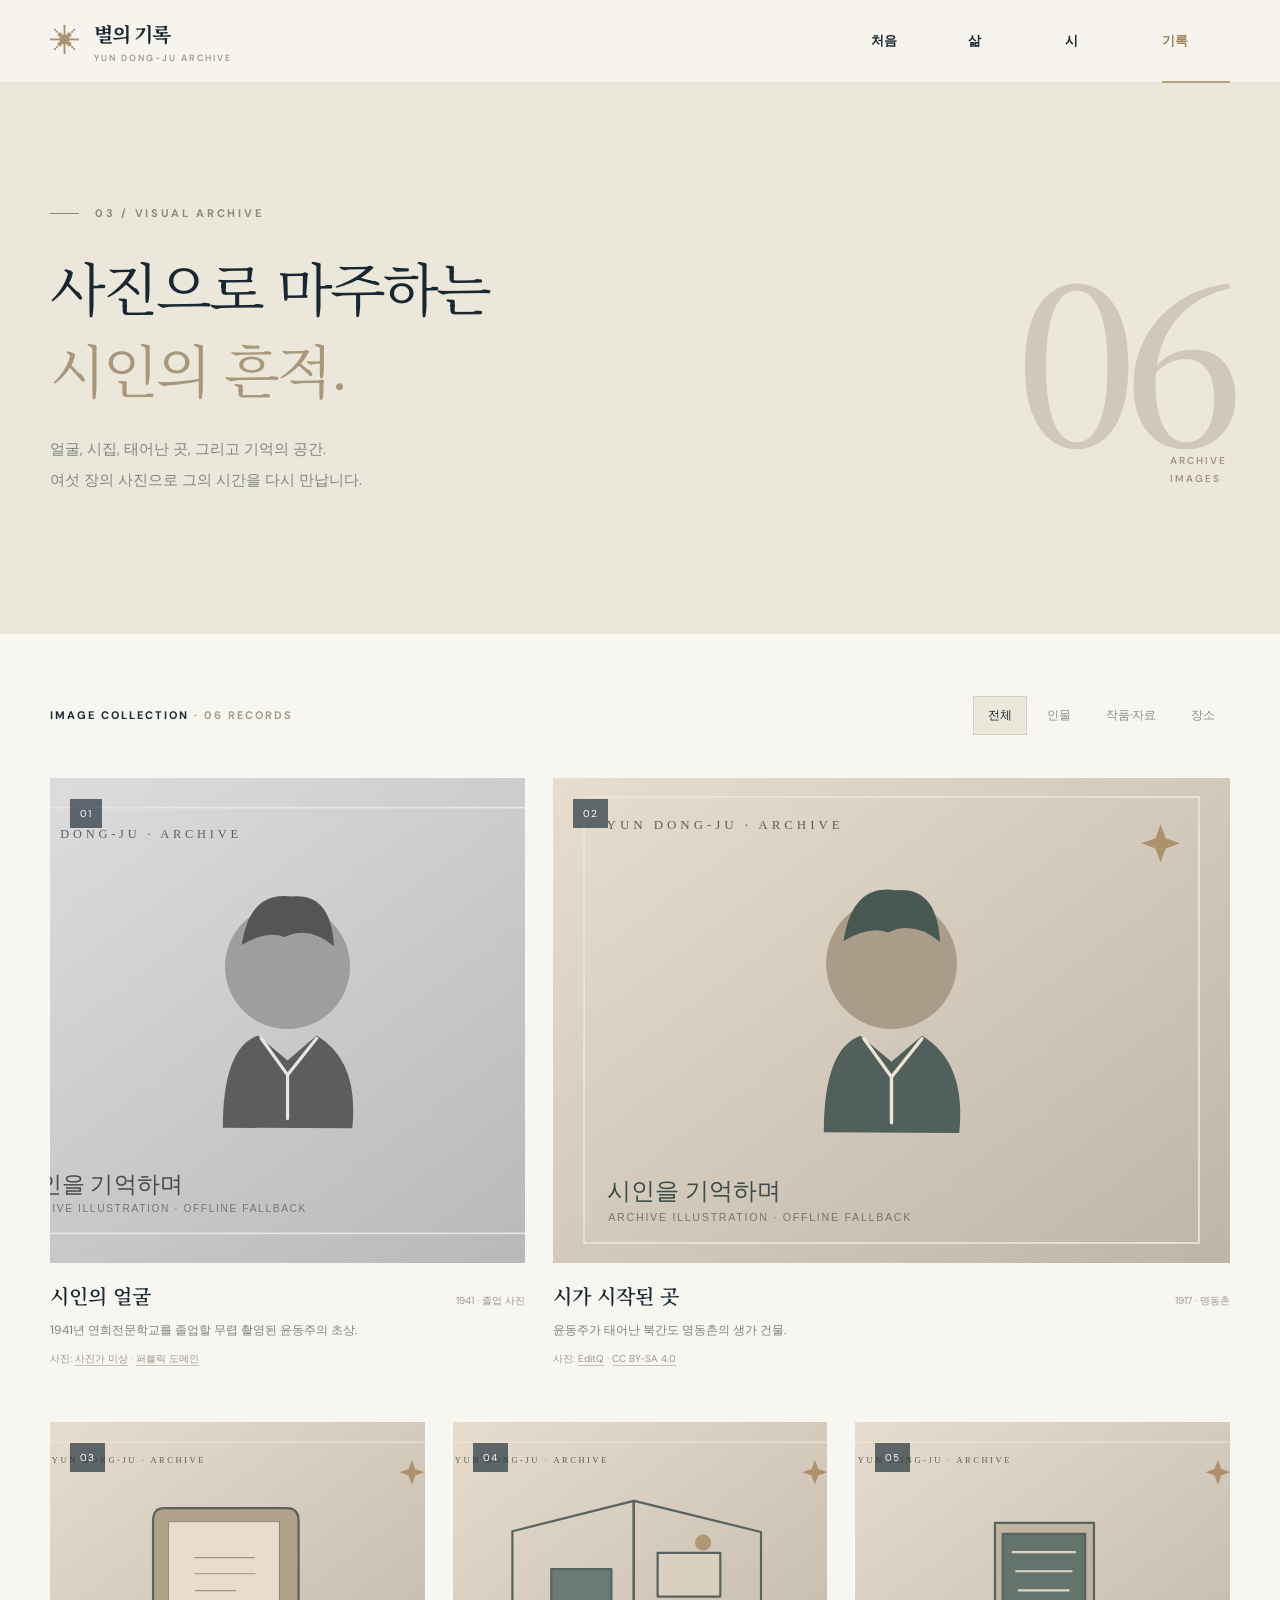
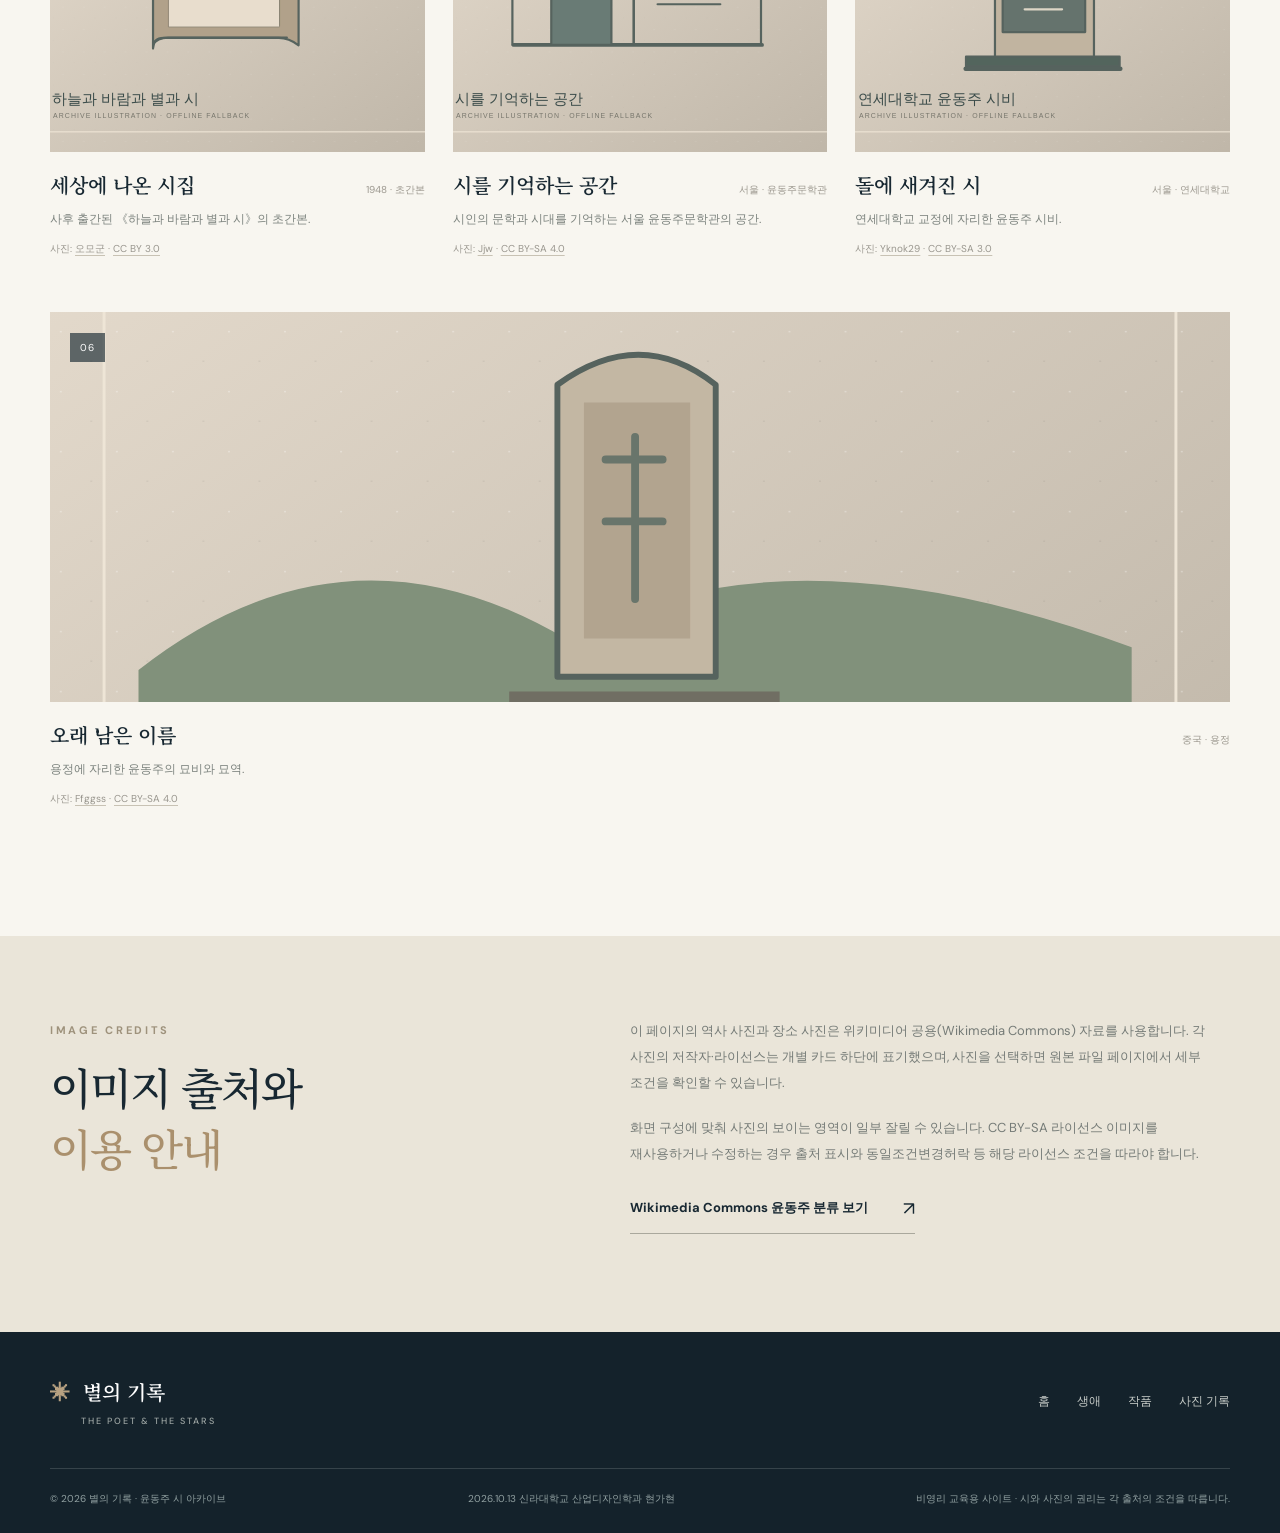
==== commit 4db52850: "Add files via upload" ====
--- a/gallery.html
+++ b/gallery.html
@@ -18,10 +18,10 @@
  <div class="header-inner wrap">
    <a class="brand" href="index.html" aria-label="별의 기록 홈으로"><span class="brand-star" aria-hidden="true">✳</span><span class="brand-text">별의 기록<small>YUN DONG-JU ARCHIVE</small></span></a>
    <button class="nav-toggle" type="button" aria-label="메뉴 열기" aria-expanded="false" aria-controls="main-navigation"><span></span><span></span><span></span></button>
-   <nav class="main-nav" id="main-navigation" aria-label="상단 메뉴"><a href="index.html" class="nav-link " ><span>처음</span><small>index.html</small></a>
-<a href="life.html" class="nav-link " ><span>삶</span><small>life.html</small></a>
-<a href="poems.html" class="nav-link " ><span>시</span><small>poems.html</small></a>
-<a href="gallery.html" class="nav-link is-active" aria-current="page"><span>기록</span><small>gallery.html</small></a></nav>
+   <nav class="main-nav" id="main-navigation" aria-label="상단 메뉴"><a href="index.html" class="nav-link " ><span>처음</span></a>
+<a href="life.html" class="nav-link " ><span>삶</span></a>
+<a href="poems.html" class="nav-link " ><span>시</span></a>
+<a href="gallery.html" class="nav-link is-active" aria-current="page"><span>기록</span></a></nav>
  </div>
 </header>
 <main id="main">
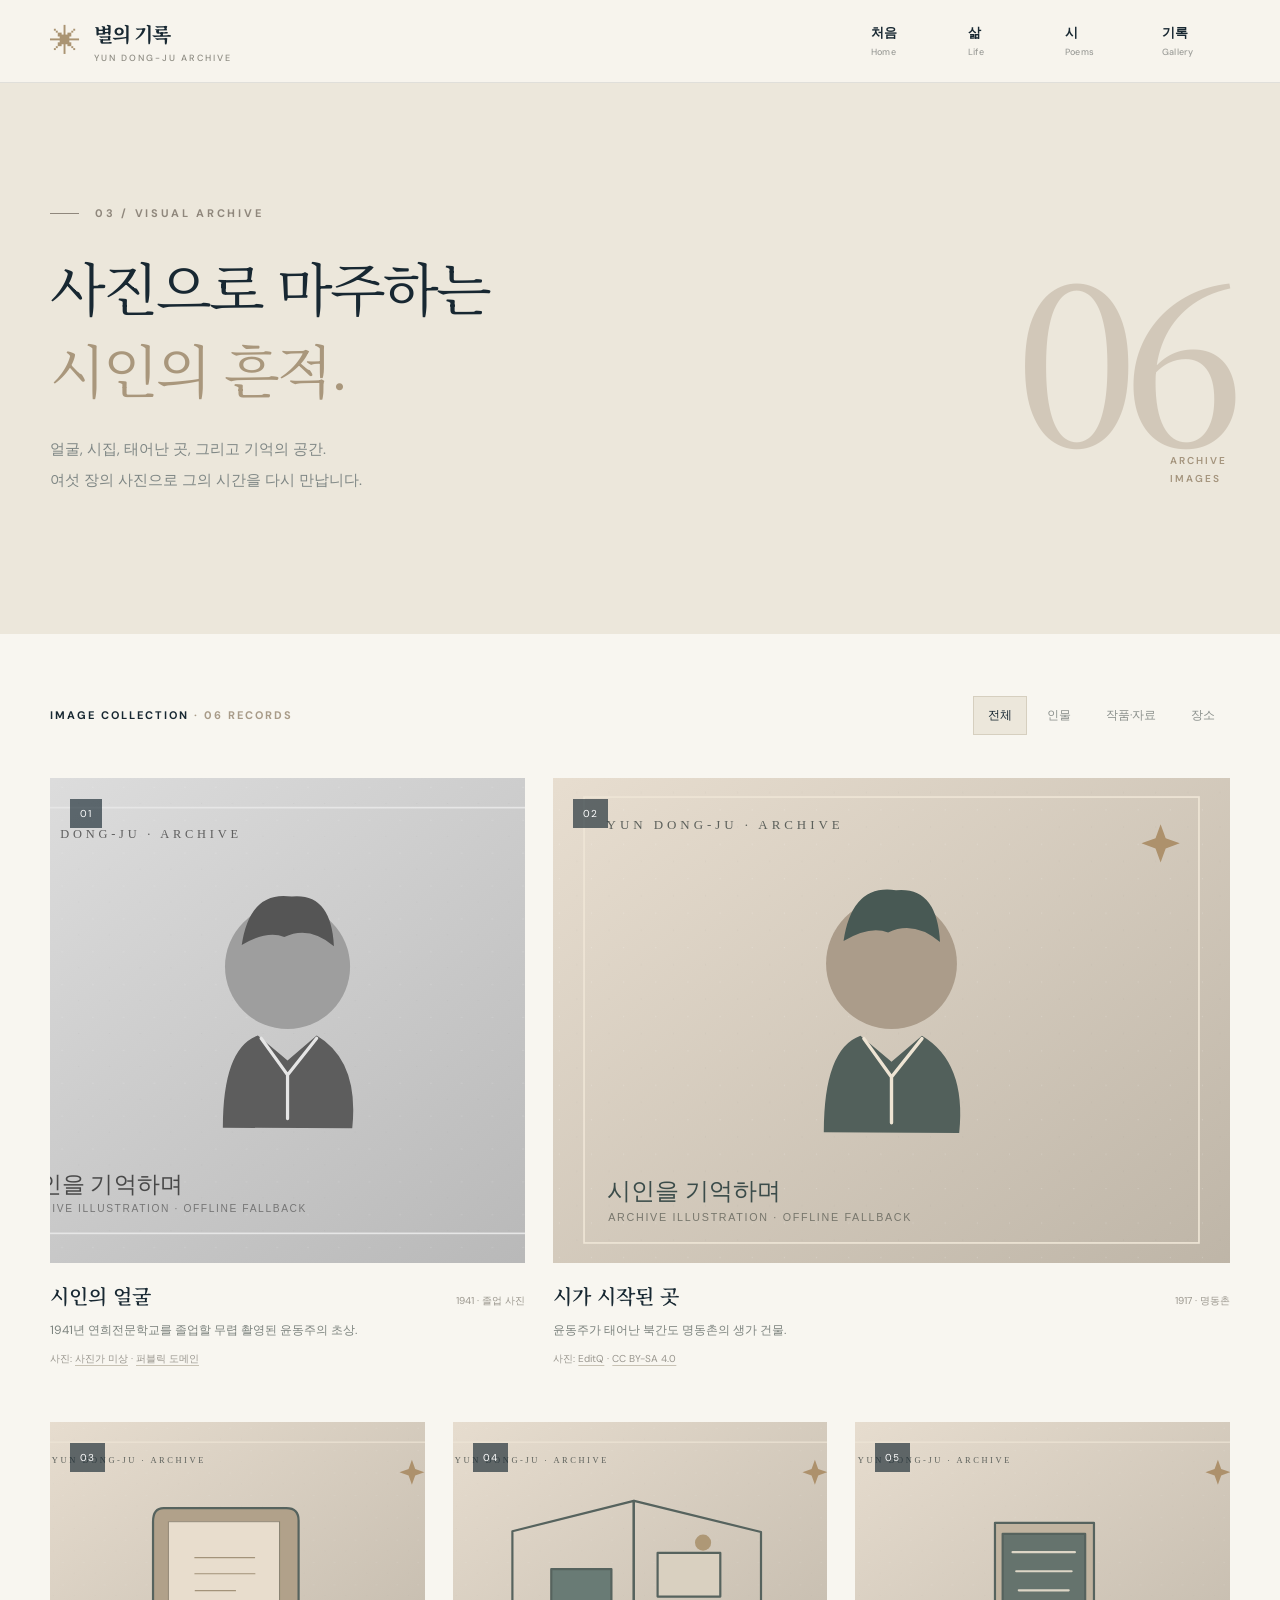
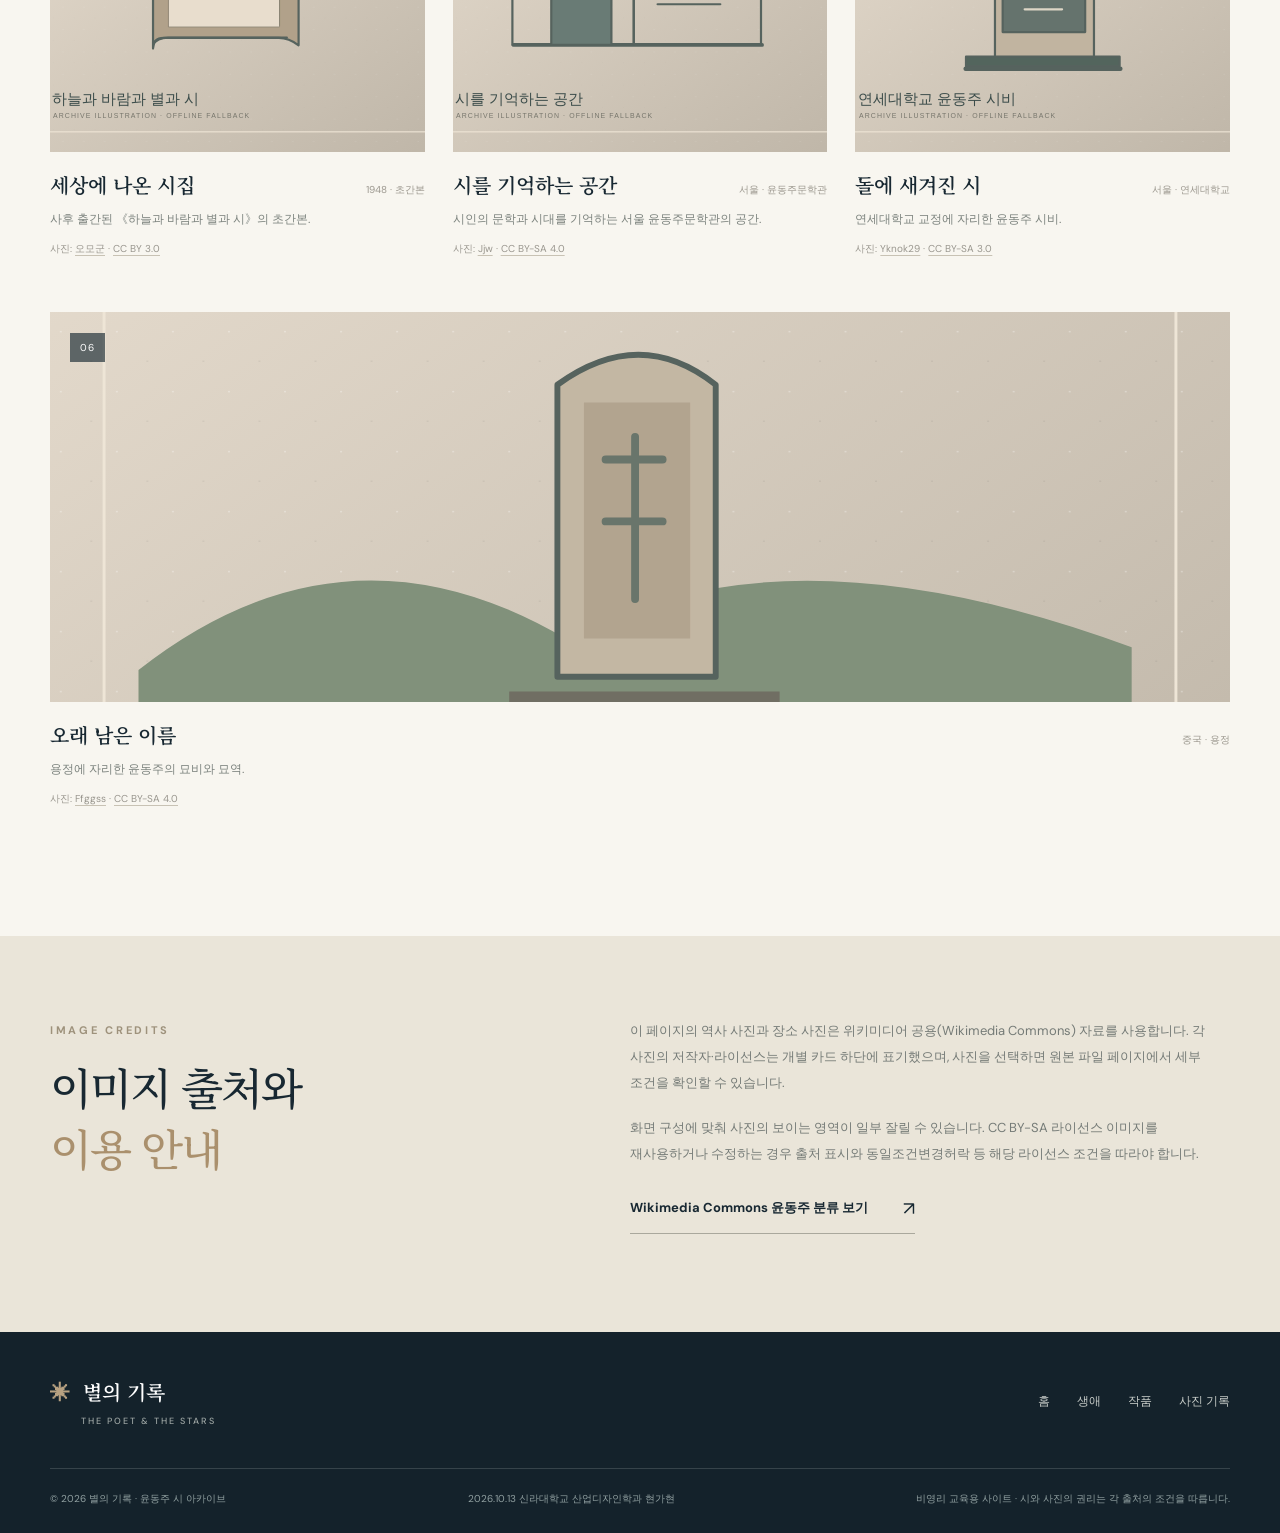
==== commit c1211db3: "Add files via upload" ====
--- a/gallery.html
+++ b/gallery.html
@@ -18,10 +18,10 @@
  <div class="header-inner wrap">
    <a class="brand" href="index.html" aria-label="별의 기록 홈으로"><span class="brand-star" aria-hidden="true">✳</span><span class="brand-text">별의 기록<small>YUN DONG-JU ARCHIVE</small></span></a>
    <button class="nav-toggle" type="button" aria-label="메뉴 열기" aria-expanded="false" aria-controls="main-navigation"><span></span><span></span><span></span></button>
-   <nav class="main-nav" id="main-navigation" aria-label="상단 메뉴"><a href="index.html" class="nav-link " ><span>처음</span></a>
-<a href="life.html" class="nav-link " ><span>삶</span></a>
-<a href="poems.html" class="nav-link " ><span>시</span></a>
-<a href="gallery.html" class="nav-link is-active" aria-current="page"><span>기록</span></a></nav>
+   <nav class="main-nav" id="main-navigation" aria-label="상단 메뉴"><a href="index.html" class="nav-link " ><span>처음</span><small>Home</small></a>
+<a href="life.html" class="nav-link " ><span>삶</span><small>Life</small></a>
+<a href="poems.html" class="nav-link " ><span>시</span><small>Poems</small></a>
+<a href="gallery.html" class="nav-link " ><span>기록</span><small>Gallery</small></a></nav>
  </div>
 </header>
 <main id="main">
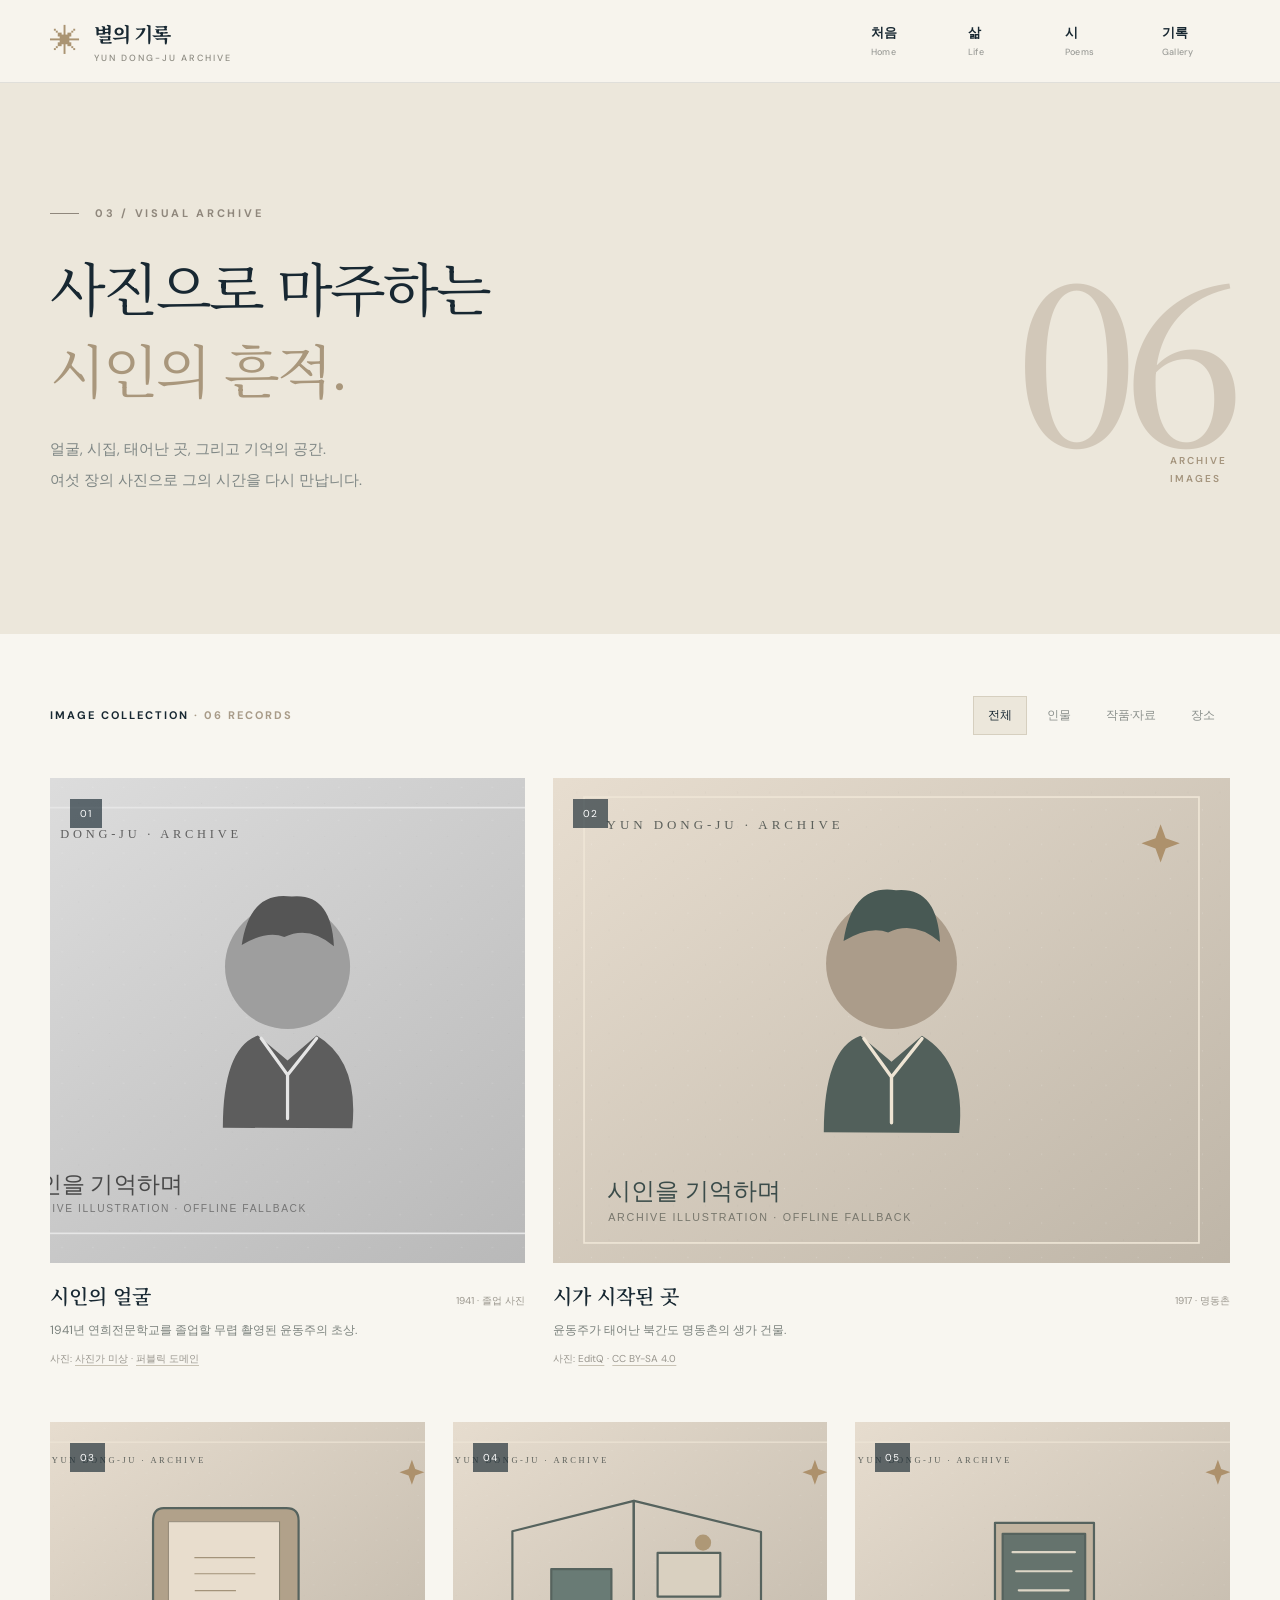
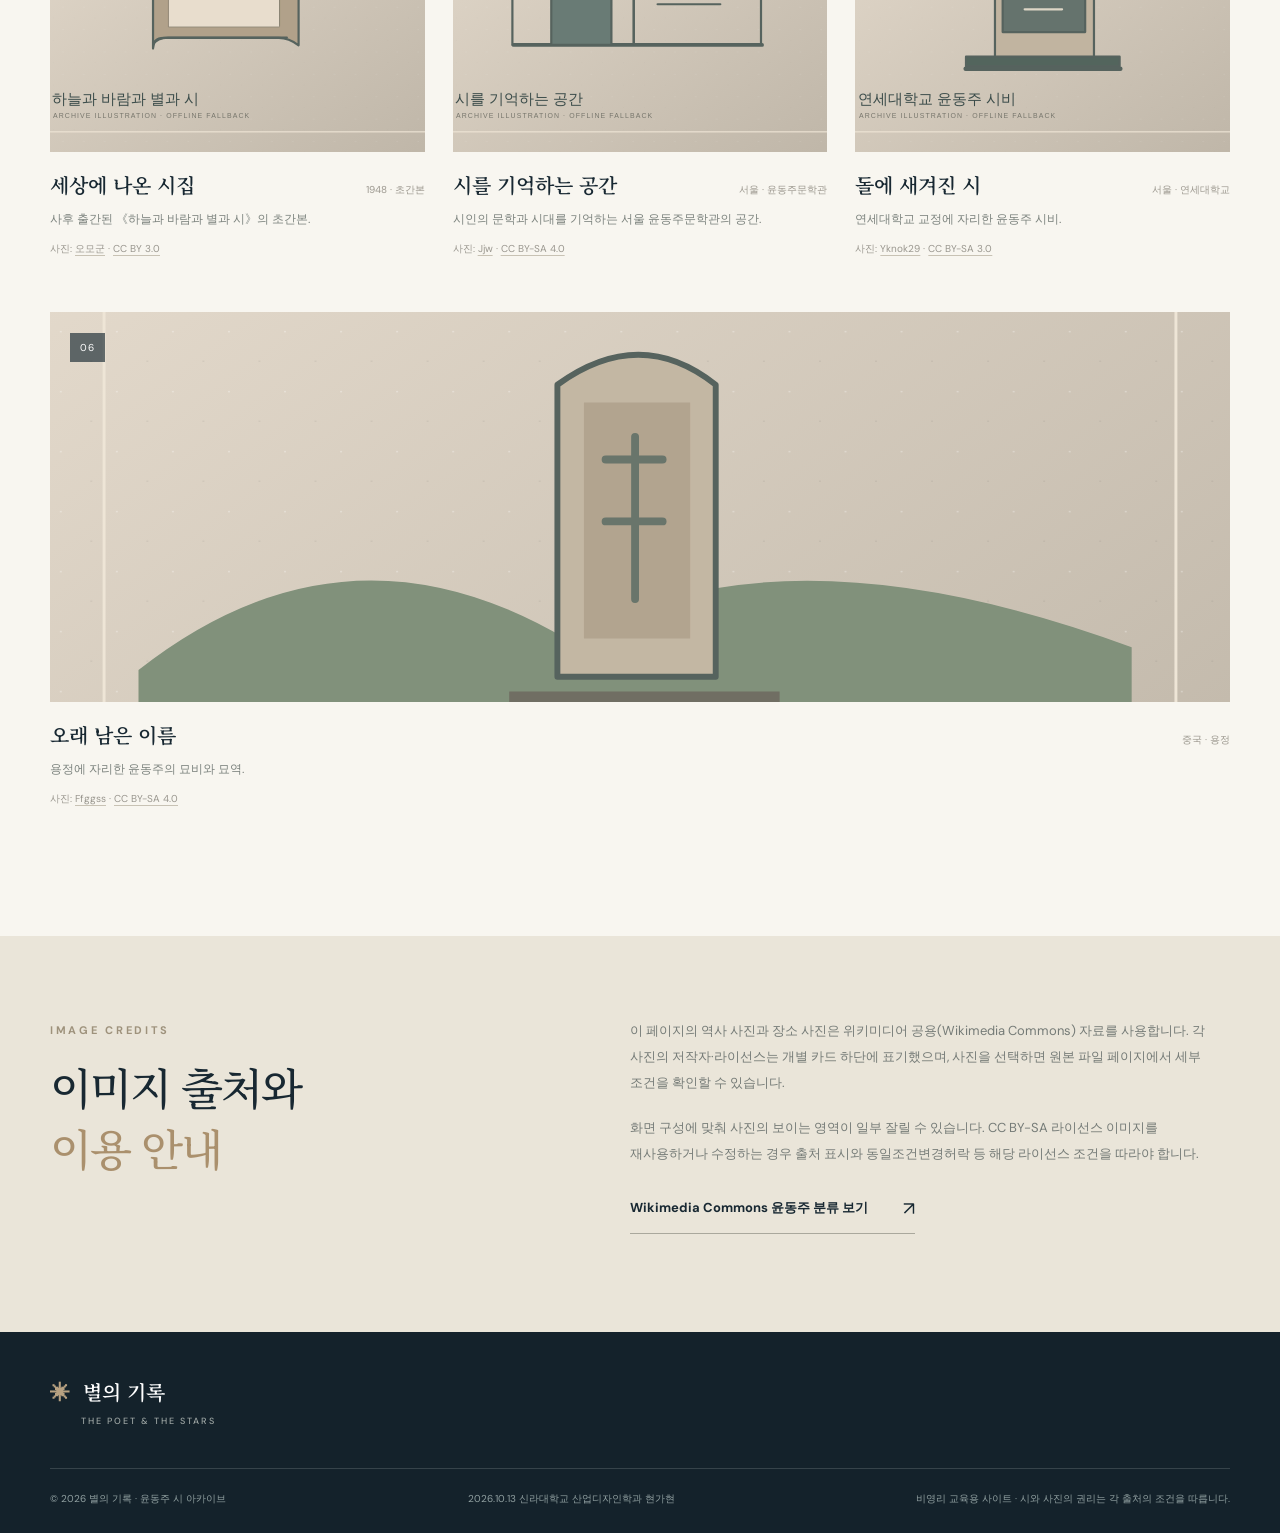
==== commit faa7c6d2: "Add files via upload" ====
--- a/gallery.html
+++ b/gallery.html
@@ -47,7 +47,7 @@
 </figure></div></div></section><section class="credits-section" id="credits"><div class="wrap credits-grid"><div><span class="section-index">IMAGE CREDITS</span><h2>이미지 출처와<br><em>이용 안내</em></h2></div><div><p>이 페이지의 역사 사진과 장소 사진은 위키미디어 공용(Wikimedia Commons) 자료를 사용합니다. 각 사진의 저작자·라이선스는 개별 카드 하단에 표기했으며, 사진을 선택하면 원본 파일 페이지에서 세부 조건을 확인할 수 있습니다.</p><p>화면 구성에 맞춰 사진의 보이는 영역이 일부 잘릴 수 있습니다. CC BY-SA 라이선스 이미지를 재사용하거나 수정하는 경우 출처 표시와 동일조건변경허락 등 해당 라이선스 조건을 따라야 합니다.</p><a class="arrow-link" href="https://commons.wikimedia.org/wiki/Category:Yun_Dong-ju" target="_blank" rel="noopener noreferrer">Wikimedia Commons 윤동주 분류 보기 <span>↗</span></a></div></div></section>
 </main>
 <footer class="site-footer">
-  <div class="wrap footer-top"><div class="footer-title"><span class="footer-star">✳</span> 별의 기록 <small>THE POET & THE STARS</small></div><div class="footer-nav"><a href="index.html">홈</a><a href="life.html">생애</a><a href="poems.html">작품</a><a href="gallery.html">사진 기록</a></div></div>
+  <div class="wrap footer-top"><div class="footer-title"><span class="footer-star">✳</span> 별의 기록 <small>THE POET & THE STARS</small></div><div class="footer-nav"></div></div>
   <div class="wrap footer-bottom"><span>© 2026 별의 기록 · 윤동주 시 아카이브</span><span>2026.10.13 신라대학교 산업디자인학과 현가현</span><span>비영리 교육용 사이트 · 시와 사진의 권리는 각 출처의 조건을 따릅니다.</span></div>
 </footer>
 <script src="assets/main.js" defer></script>
